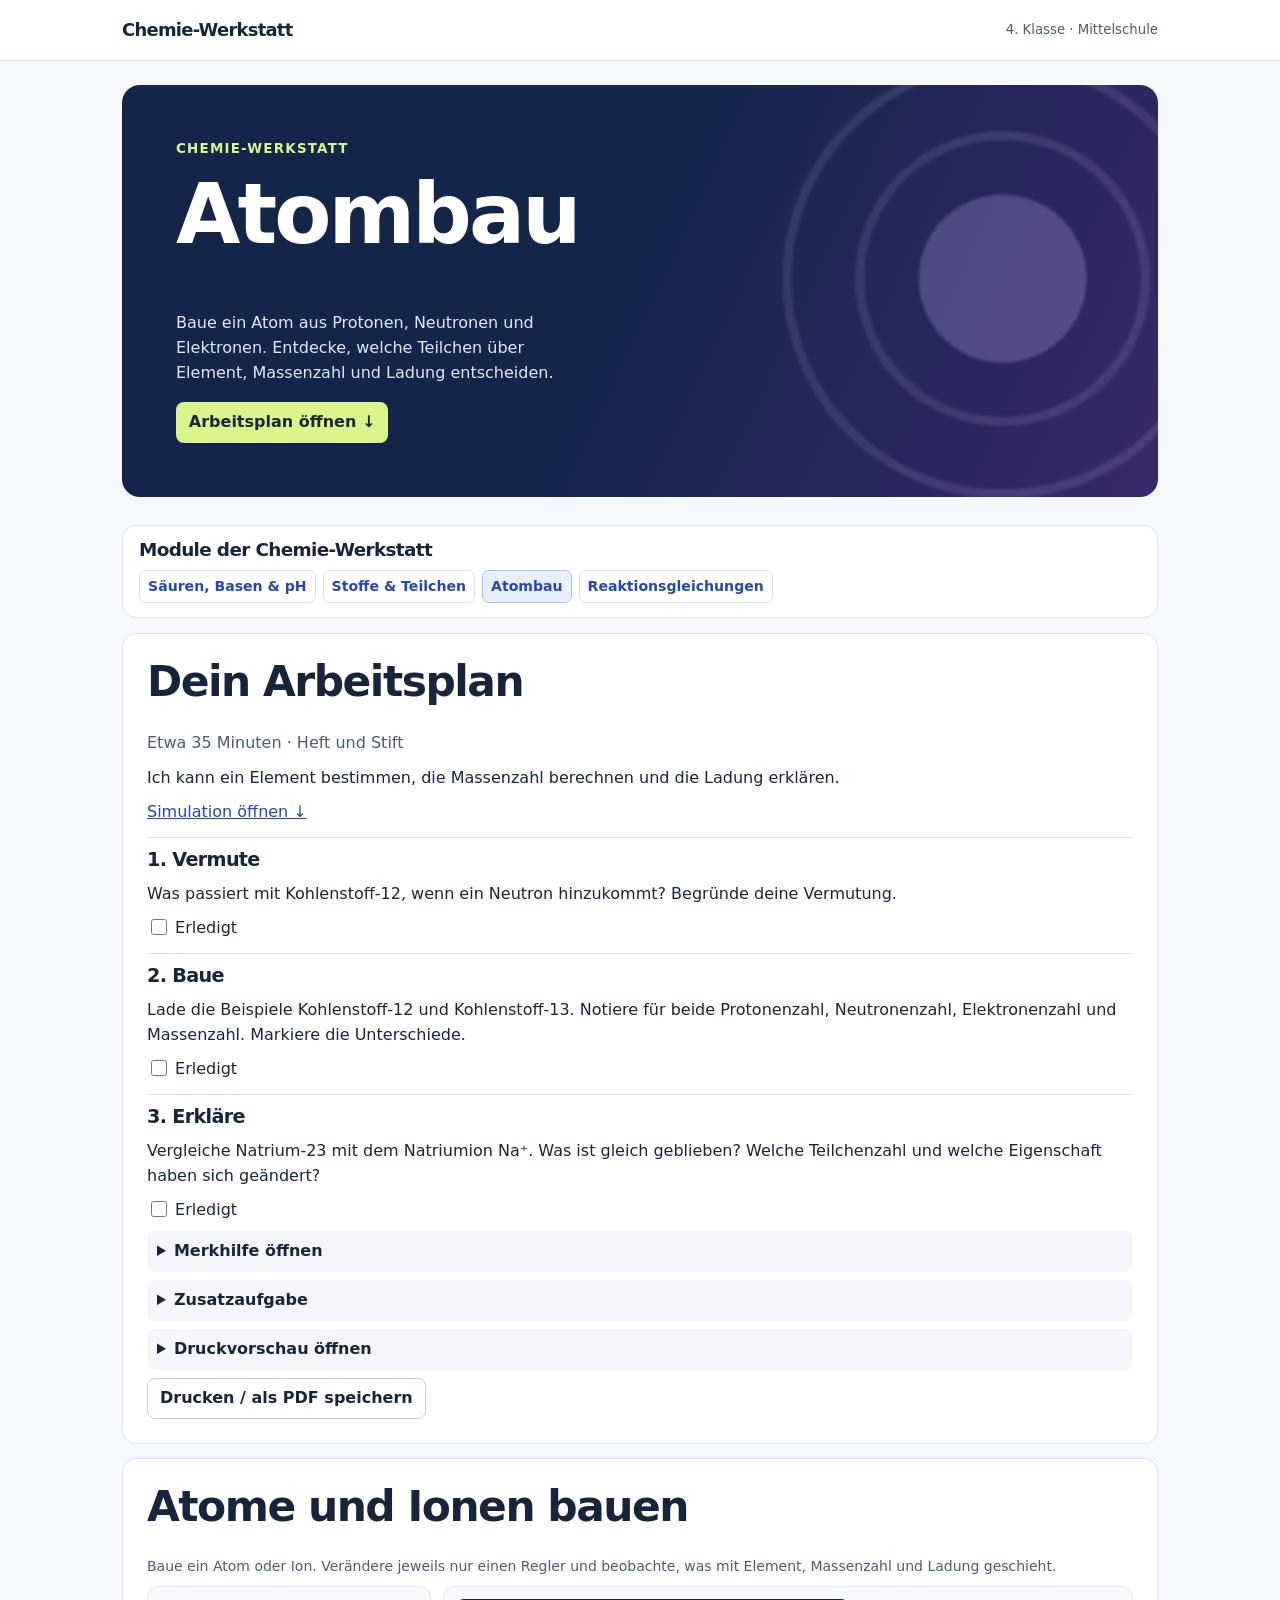
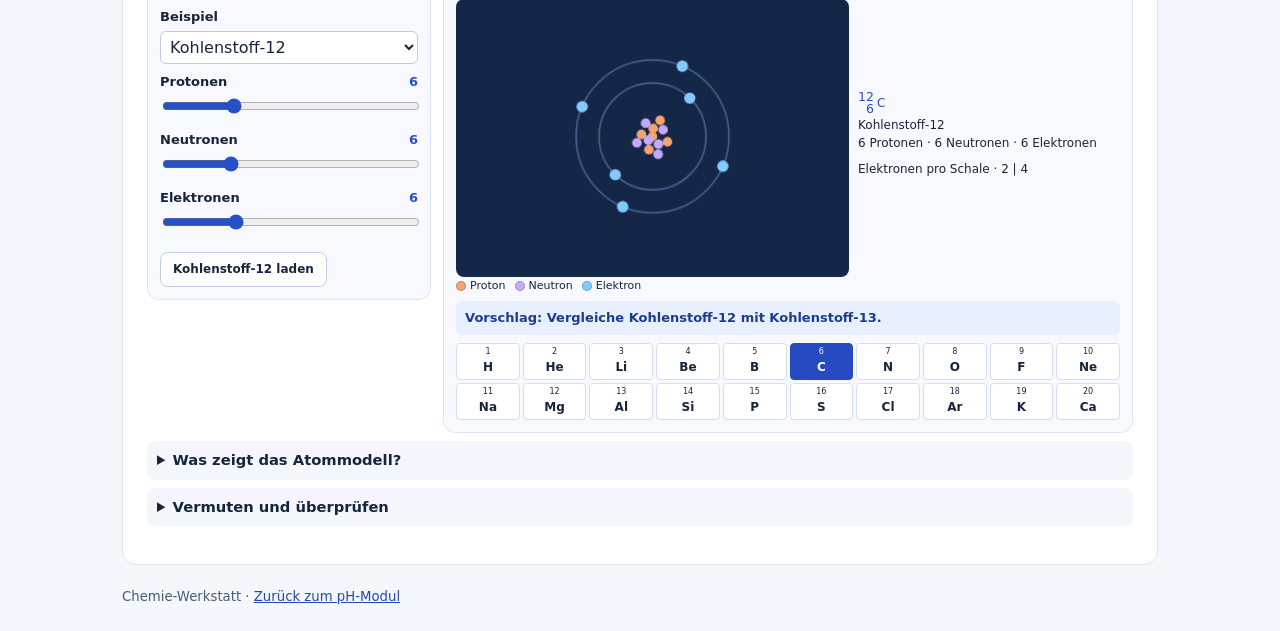
==== atombau/index.html @ 1ec0546b "Drei Chemie-Labore und Druckvorschauen für Arbeitspläne ergänzen" ====
<!doctype html>
<html lang="de-AT"><head><meta charset="utf-8"><meta name="viewport" content="width=device-width, initial-scale=1"><title>Chemie-Werkstatt · Atombau</title><link rel="stylesheet" href="../werkstatt.css"><script defer src="../labor.js"></script></head>
<body><header><div class="top"><span class="brand"><a href="../">Chemie-Werkstatt</a></span><span class="class">4. Klasse · Mittelschule</span></div></header><main>
<section class="hero"><p class="subject">CHEMIE-WERKSTATT</p><h1>Atombau</h1><p>Baue ein Atom aus Protonen, Neutronen und Elektronen. Entdecke, welche Teilchen über Element, Massenzahl und Ladung entscheiden.</p><a href="#arbeitsplan">Arbeitsplan öffnen ↓</a></section>
<nav class="card module-nav" aria-labelledby="module-menu"><h2 id="module-menu">Module der Chemie-Werkstatt</h2><div class="module-links"><a href="../">Säuren, Basen &amp; pH</a><a href="../stoffe-teilchen/">Stoffe &amp; Teilchen</a><a href="../atombau/" aria-current="page">Atombau</a><a href="../reaktionsgleichungen/">Reaktionsgleichungen</a></div></nav>
<section class="card print-target" id="arbeitsplan"><h2>Dein Arbeitsplan</h2><p class="muted">Etwa 35 Minuten · Heft und Stift</p><p>Ich kann ein Element bestimmen, die Massenzahl berechnen und die Ladung erklären.</p><div class="document-controls"><a href="#labor">Simulation öffnen ↓</a></div><section class="task"><h3>1. Vermute</h3><p>Was passiert mit Kohlenstoff-12, wenn ein Neutron hinzukommt? Begründe deine Vermutung.</p><label><input type="checkbox" data-step="1"> Erledigt</label></section><section class="task"><h3>2. Baue</h3><p>Lade die Beispiele Kohlenstoff-12 und Kohlenstoff-13. Notiere für beide Protonenzahl, Neutronenzahl, Elektronenzahl und Massenzahl. Markiere die Unterschiede.</p><label><input type="checkbox" data-step="2"> Erledigt</label></section><section class="task"><h3>3. Erkläre</h3><p>Vergleiche Natrium-23 mit dem Natriumion Na⁺. Was ist gleich geblieben? Welche Teilchenzahl und welche Eigenschaft haben sich geändert?</p><label><input type="checkbox" data-step="3"> Erledigt</label></section><details><summary>Merkhilfe öffnen</summary><p>Die Protonenzahl bestimmt das Element. Protonenzahl plus Neutronenzahl ergibt die Massenzahl. Protonenzahl minus Elektronenzahl ergibt die Ladungszahl.</p></details><details><summary>Zusatzaufgabe</summary><p>Ein Teilchen hat 17 Protonen, 18 Neutronen und 18 Elektronen. Bestimme Element, Massenzahl und Ladung.</p></details>
<details class="paper-preview"><summary>Druckvorschau öffnen</summary><article class="paper"><h3>Atombau</h3><p class="paper-title">Arbeitsplan · Chemie-Werkstatt · 4. Klasse</p><p>Name: ________________________ &nbsp; Datum: _____________</p><p>Ich kann ein Element bestimmen, die Massenzahl berechnen und die Ladung erklären.</p><p><b>Merkhilfe</b> Die Protonenzahl bestimmt das Element. Protonenzahl plus Neutronenzahl ergibt die Massenzahl. Protonenzahl minus Elektronenzahl ergibt die Ladungszahl.</p><p>Modelldaten: Kohlenstoff hat 6 Protonen, Natrium 11 und Chlor 17. C-12 hat 6 Neutronen, C-13 hat 7 Neutronen. Neutrale Atome haben gleich viele Protonen wie Elektronen.</p><section class="paper-step"><h4>1. Vermute</h4><p>Gehe von 6 Protonen, 6 Neutronen und 6 Elektronen aus. Was ändert sich bei 7 Neutronen?</p><span class="line"></span><span class="line"></span></section><section class="paper-step"><h4>2. Baue</h4><p>Erstelle eine Tabelle für neutrales C-12 und neutrales C-13. Trage Protonen, Neutronen, Elektronen und Massenzahl ein. Markiere die Unterschiede.</p><span class="line"></span><span class="line"></span></section><section class="paper-step"><h4>3. Erkläre</h4><p>Natrium-23 hat 11 Protonen und 12 Neutronen. Vergleiche ein Teilchen mit 11 Elektronen und eines mit 10 Elektronen. Bestimme jeweils Ladung, Element und Massenzahl.</p><span class="line"></span><span class="line"></span></section><section class="paper-step"><h4>Zusatzaufgabe</h4><p>Ein Teilchen hat 17 Protonen, 18 Neutronen und 18 Elektronen. Bestimme Element, Massenzahl und Ladung.</p><span class="line"></span></section></article></details><div class="document-controls"><button type="button" data-print-plan>Drucken / als PDF speichern</button></div></section>
<section class="card chem-panel" id="labor"><h2>Atome und Ionen bauen</h2><div data-lab="atom"></div><noscript>Für die Simulation muss JavaScript aktiviert sein. Der Arbeitsplan ist auch auf Papier lösbar.</noscript></section>
</main><footer>Chemie-Werkstatt · <a href="../">Zurück zum pH-Modul</a></footer></body></html>
---- werkstatt.css ----
:root{color-scheme:light;--ink:#18243c;--muted:#4b5b72;--paper:#fff;--back:#f4f7fc;--line:#d9e3f2;--blue:#2446b8;--navy:#152749;--lime:#dbf58d;--purple:#ded5fc}
*{box-sizing:border-box}html{scroll-padding-top:16px}body{margin:0;background:var(--back);color:var(--ink);font:16px/1.55 system-ui,sans-serif}h1,h2,h3,p{margin:0 0 .6em}h1,h2,h3{line-height:1.12;letter-spacing:-.035em}h1{font-size:clamp(2.65rem,7.8vw,5.2rem)}h2{font-size:clamp(1.7rem,4vw,2.65rem)}h3{font-size:1.2rem}a{color:var(--blue)}:focus-visible{outline:3px solid #2450cf;outline-offset:4px}button,input,select{font:inherit}button,select,input[type=range],input[type=checkbox],input[type=radio],summary{cursor:pointer}button{border:1px solid #bfcee6;border-radius:8px;background:#fff;padding:.45rem .75rem;color:var(--ink);font-weight:650}button:hover{background:#edf2ff}button.primary,.hero a{background:var(--lime);color:#192839;border-color:transparent}header{background:#fff;border-bottom:1px solid var(--line)}.top,main,footer{max-width:1080px;margin:auto;padding-inline:22px}.top{min-height:60px;display:flex;align-items:center;justify-content:space-between;gap:10px}.brand{font-size:1.12rem;font-weight:800;letter-spacing:-.04em}.class{font-size:.83rem;color:var(--muted)}main{padding-top:24px}.hero{position:relative;overflow:hidden;isolation:isolate;border-radius:18px;background:linear-gradient(115deg,#13264a 48%,#39286b);color:white;padding:clamp(24px,5vw,54px);margin-bottom:28px}.hero:after{content:"";position:absolute;inset:0;background:radial-gradient(circle at 85% 47%,#cbb9fb3d 0 9%,transparent 9.5% 15%,#ddcff81f 15.5% 16%,transparent 16.5% 23%,#ddcff81f 23.5% 24%,transparent 24.5%);z-index:-1}.hero .subject{color:var(--lime);font-size:.84rem;font-weight:750;letter-spacing:.09em}.hero p{color:#e1eafa;max-width:39ch}.hero a{display:inline-block;text-decoration:none;border-radius:8px;font-weight:750;padding:.5rem .8rem;margin-top:.45rem}.card{border:1px solid var(--line);border-radius:14px;background:var(--paper);padding:clamp(14px,3vw,24px);margin-bottom:14px}.muted{color:var(--muted)}.lab{display:grid;grid-template-columns:minmax(250px,.8fr) minmax(280px,1.2fr);gap:12px;margin:14px 0}.controls,.readout{border:1px solid var(--line);background:#f7f9fe;border-radius:10px;padding:12px;min-width:0}.control+.control{border-top:1px solid var(--line);margin-top:9px;padding-top:9px}.control label{display:block;font-size:.88rem;margin:5px 0}.control output{float:right;font-weight:800;color:var(--blue)}.control input,.control select{width:100%;accent-color:var(--blue)}.control select{border:1px solid #b7c7e1;border-radius:6px;padding:.34rem;background:white;color:var(--ink)}.control input[type=range]{margin:0}.control strong{font-size:1.02rem}.readout .probes{display:grid;grid-template-columns:1fr 1fr;gap:8px}.probe{background:#fff;border:1px solid var(--line);border-radius:8px;padding:8px}.probe b{font-size:.85rem}.swatch{height:54px;border-radius:6px;border:1px solid #141f3340;margin:5px 0}.scale{position:relative;padding:21px 0;margin:2px 8px}.spectrum{height:11px;border-radius:6px;background:linear-gradient(90deg,#c33269,#bc4d8e,#795bb0,#32877e,#baad58)}.marker{position:absolute;transform:translateX(-50%);background:#fff;border:1px solid #526786;border-radius:4px;width:17px;text-align:center;font-size:.72rem;font-weight:800;line-height:16px}.marker.a{top:2px}.marker.b{bottom:2px}.scale-labels{display:flex;justify-content:space-between;font-size:.75rem;color:var(--muted)}.comparison,.feedback:not(:empty){background:#e8efff;color:#1e3d88;border-radius:8px;padding:8px;font-weight:700;margin:.8rem 0 0}.feedback[data-correct=true]{background:#e0f5e9;color:#1d614b}details{background:#f4f6fb;border-radius:8px;padding:8px 10px;margin-top:8px}summary{font-weight:700}details p{margin:.4rem 0 0}ol,ul{padding-left:1.4em}li{margin:5px 0}.task{padding-top:11px;margin-top:12px;border-top:1px solid var(--line)}.task label,fieldset label{display:block}input[type=checkbox],input[type=radio]{accent-color:var(--blue);width:1rem;height:1rem;vertical-align:-.12rem}fieldset{border:0;margin:.7rem 0;padding:0}legend{font-weight:750}footer{color:var(--muted);font-size:.83rem;padding-block:8px 23px}.no-print{margin-top:.6em}.print-only{display:none}
@media(max-width:640px){.top,main,footer{padding-inline:12px}.lab{grid-template-columns:1fr}.hero{margin-bottom:14px}}
@media print{body,header{background:#fff}header,.hero,#labor,#selbstcheck,footer,.no-print,details{display:none!important}main{padding:0}.card{border:0;padding:0}.print-only{display:block}.task{break-inside:avoid}.task h3{font-size:14pt}a{color:#111}}

.module-nav{margin:0 0 15px;padding:14px 16px}.module-nav h2{font-size:1.15rem;margin-bottom:9px}.module-links{display:flex;flex-wrap:wrap;gap:7px}.module-links a{border:1px solid var(--line);border-radius:7px;padding:5px 8px;text-decoration:none;font-weight:650;font-size:.88rem}.module-links a[aria-current=page]{background:#e8efff;border-color:#aac0ef}.brand a{text-decoration:none;color:inherit}.paper-preview summary{cursor:pointer}.paper{background:#fff;color:#17243b;border:1px solid #d9e3f2;border-radius:8px;padding:18px;margin-top:9px}.paper h3{font-size:1.35rem}.paper .paper-step{margin:12px 0}.paper .line{display:block;border-bottom:1px solid #b4bece;height:20px}.paper-title{font-weight:700}.document-controls{display:flex;flex-wrap:wrap;gap:8px;margin-top:8px}.lab .lab{display:block}.chem-panel .lab{display:block}.lab-controls .secondary{margin-top:4px}.chem-panel .model-note,.chem-panel .lab-task{font-size:.92rem}.chem-panel .lab-task .secondary{margin-bottom:4px}.chem-panel canvas{max-width:100%}
@media print{main>*:not(.print-target){display:none!important}.print-target>:not(.paper-preview){display:none!important}.print-target>.paper-preview{display:block!important;margin:0;padding:0;background:none}.paper-preview summary{display:none}.paper{display:block!important;border:0;margin:0;padding:0}.paper-step{break-inside:avoid}}

.lab{--lab-line:#dce5f4;--lab-blue:#274fc8;--lab-muted:#455d7d}.lab-intro{color:var(--muted);font-size:14px}.lab-grid{display:grid;grid-template-columns:minmax(185px,.7fr) minmax(0,1.7fr);gap:12px;align-items:start}.lab-controls,.lab-visual{border:1px solid var(--lab-line);border-radius:12px;background:#f7f9fe;padding:12px;min-width:0}.lab-controls label{display:flex;justify-content:space-between;gap:4px;margin:8px 0 4px;font-size:13px;font-weight:700}.lab-controls output{color:var(--lab-blue);white-space:nowrap}.lab-controls select,.lab-controls input[type=range]{width:100%;min-width:0;accent-color:var(--lab-blue)}.lab-controls select{padding:5px;border:1px solid #becce4;border-radius:6px;background:white;color:var(--ink)}.lab-actions{display:flex;flex-wrap:wrap;gap:5px;margin-top:10px}.lab-actions button{font-size:12px}.lab-stat{padding:7px 9px;border-radius:7px;background:#e8efff;color:#1d3c8d;font-weight:700;font-size:13px;overflow-wrap:anywhere}.lab-stat[data-result=yes],.lab-feedback[data-result=yes]{color:#155a47;background:#dff4ea}.lab-visual canvas{display:block;width:100%;height:auto;border-radius:8px}.water-grid{display:grid;gap:8px;margin-top:8px}.water-grid figure{margin:0}.water-grid figcaption{font-size:11px;color:var(--lab-muted);padding:3px 0}.water-grid #water-particles,.atom-display canvas{background:#152747}.water-grid #heating-curve{background:#fff;border:1px solid var(--lab-line)}.lab-task fieldset{border:0;margin:7px 0;padding:0;min-width:0}.lab-task legend{font-weight:700}.lab-task label{display:block;margin:4px 0;font-size:14px}.lab-task input{accent-color:var(--lab-blue)}.lab-feedback:not(:empty){padding:6px 8px;border-radius:6px;background:#e8efff}.lab-feedback[data-result=yes]:not(:empty){background:#dff4ea}.model-note p{font-size:13px;color:var(--lab-muted)}
.probe-control+ .probe-control{margin-top:9px;padding-top:8px;border-top:1px solid var(--lab-line)}.ph-probes,.eq-model{display:grid;grid-template-columns:repeat(2,minmax(0,1fr));gap:8px}.ph-probe,.eq-model section{border:1px solid var(--lab-line);border-radius:8px;background:#fff;padding:7px;min-width:0}.ph-probe h4,.eq-model h4{font-size:14px;margin:0 0 5px}.ph-probe b{font-size:12px}.probe-color{height:45px;border-radius:5px;box-shadow:inset 0 0 0 1px #192d4940}.ph-scale{position:relative;padding:21px 0;margin:0 7px}.ph-spectrum{height:13px;border-radius:7px;background:linear-gradient(90deg,#c33269,#bc4d8e,#795bb0,#32877e,#baad58)}.ph-marker{position:absolute;transform:translateX(-50%);border:1px solid #304565;background:#fff;border-radius:4px;width:16px;text-align:center;font-size:10px;font-weight:700;line-height:15px}.ph-marker#marker-a{top:2px}.ph-marker#marker-b{bottom:2px}.ph-scale-labels{display:flex;justify-content:space-between;gap:4px;font-size:11px;color:var(--lab-muted)}.eq-model{margin:8px 0}.eq-term{font-size:12px;margin:4px 0 8px}.eq-groups{display:flex;flex-wrap:wrap;gap:3px}.eq-group{display:inline-flex;flex-wrap:wrap;align-items:center;gap:1px;padding:2px;border:1px solid #dce5f4;border-radius:5px}.atom-dot{display:inline-grid;place-items:center;min-width:17px;height:17px;border-radius:50%;font-size:9px;font-weight:700;background:#dfecff;color:#14376a}.atom-dot.el-O{background:#ffd3ce;color:#862921}.atom-dot.el-C{background:#dae0e8;color:#25344e}.atom-dot.el-Fe{background:#ffe1b4;color:#734214}.atom-dot.el-Mg{background:#d9efda;color:#2d5d33}.eq-table{width:100%;border-collapse:collapse;font-size:12px;text-align:left}.eq-table th,.eq-table td{padding:4px;border-bottom:1px solid var(--lab-line)}.eq-table .balanced{color:#176049}.eq-table .unbalanced{color:#8e3f24}.atom-display{display:grid;grid-template-columns:minmax(0,1.5fr) minmax(110px,1fr);gap:9px;align-items:center}.nucleus-info{font-size:12px}.isotope-symbol{display:flex;align-items:center;justify-content:flex-start;color:var(--lab-blue);gap:3px}.isotope-symbol b{font:700 40px/1 var(--display)}.nuclide-left{display:grid;text-align:right;font-size:15px;line-height:1}.nuclide-charge{align-self:flex-start;font-size:14px}.atom-legend{display:flex;flex-wrap:wrap;gap:9px;font-size:11px}.atom-legend span{display:flex;align-items:center;gap:4px}.dot{width:10px;height:10px;border-radius:50%;border:1px solid #1b315c44;display:inline-block}.dot.proton{background:#f4a471}.dot.neutron{background:#c4aaff}.dot.electron{background:#82caff}.element-strip{display:grid;grid-template-columns:repeat(10,minmax(0,1fr));gap:3px}.element-strip button{min-width:0;border:1px solid #d5def0;border-radius:4px;background:#fff;color:var(--ink);padding:2px 0;font-size:12px;font-weight:700}.element-strip small{display:block;font-size:8px;font-weight:400}.element-strip button[aria-pressed=true]{background:#264ac2;color:white;border-color:#264ac2}
@media(min-width:760px){.water-grid{grid-template-columns:repeat(2,minmax(0,1fr));align-items:start}}
@media(max-width:560px){.lab-grid{grid-template-columns:1fr}.water-grid{grid-template-columns:repeat(2,minmax(0,1fr))}.lab-controls,.lab-visual{padding:8px}}
@media(max-width:390px){.water-grid{grid-template-columns:1fr}.eq-table th,.eq-table td{padding:3px}}
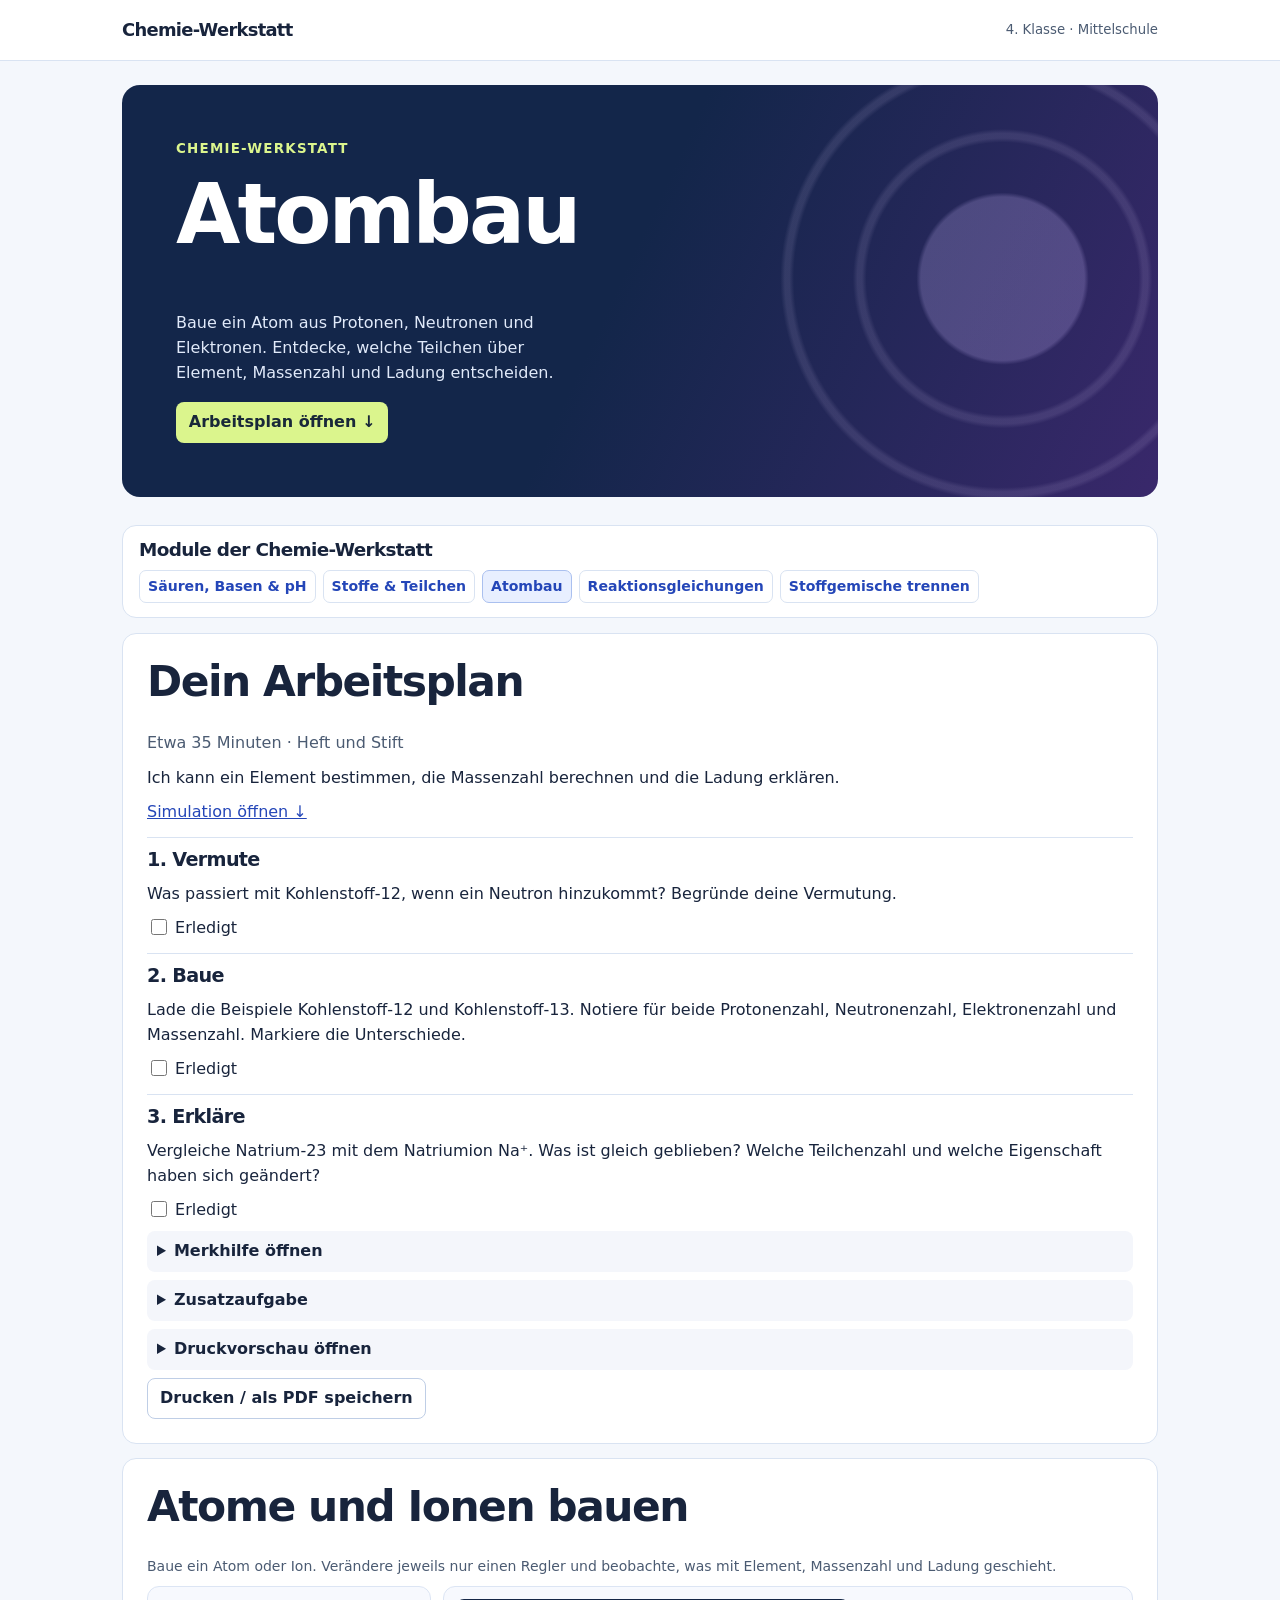
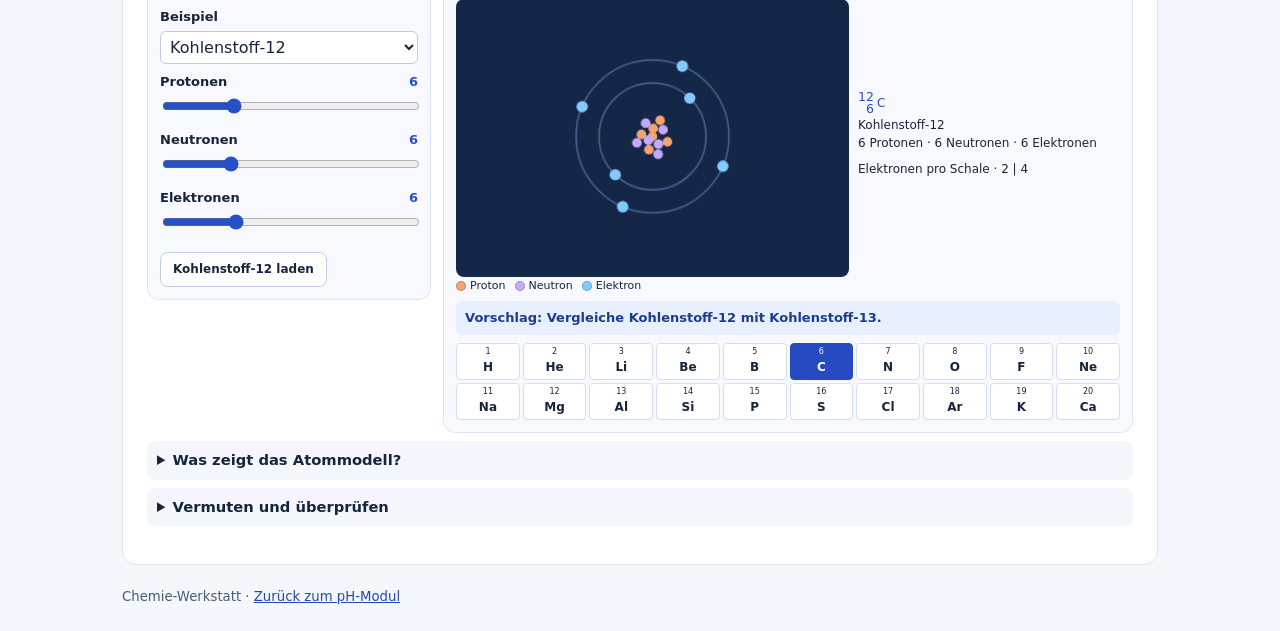
==== commit c64d2231: "Bildgestütztes Trennlabor und druckbares Versuchsprotokoll ergänzen" ====
--- a/atombau/index.html
+++ b/atombau/index.html
@@ -2,7 +2,7 @@
 <html lang="de-AT"><head><meta charset="utf-8"><meta name="viewport" content="width=device-width, initial-scale=1"><title>Chemie-Werkstatt · Atombau</title><link rel="stylesheet" href="../werkstatt.css"><script defer src="../labor.js"></script></head>
 <body><header><div class="top"><span class="brand"><a href="../">Chemie-Werkstatt</a></span><span class="class">4. Klasse · Mittelschule</span></div></header><main>
 <section class="hero"><p class="subject">CHEMIE-WERKSTATT</p><h1>Atombau</h1><p>Baue ein Atom aus Protonen, Neutronen und Elektronen. Entdecke, welche Teilchen über Element, Massenzahl und Ladung entscheiden.</p><a href="#arbeitsplan">Arbeitsplan öffnen ↓</a></section>
-<nav class="card module-nav" aria-labelledby="module-menu"><h2 id="module-menu">Module der Chemie-Werkstatt</h2><div class="module-links"><a href="../">Säuren, Basen &amp; pH</a><a href="../stoffe-teilchen/">Stoffe &amp; Teilchen</a><a href="../atombau/" aria-current="page">Atombau</a><a href="../reaktionsgleichungen/">Reaktionsgleichungen</a></div></nav>
+<nav class="card module-nav" aria-labelledby="module-menu"><h2 id="module-menu">Module der Chemie-Werkstatt</h2><div class="module-links"><a href="../">Säuren, Basen &amp; pH</a><a href="../stoffe-teilchen/">Stoffe &amp; Teilchen</a><a href="../atombau/" aria-current="page">Atombau</a><a href="../reaktionsgleichungen/">Reaktionsgleichungen</a><a href="../trennlabor/">Stoffgemische trennen</a></div></nav>
 <section class="card print-target" id="arbeitsplan"><h2>Dein Arbeitsplan</h2><p class="muted">Etwa 35 Minuten · Heft und Stift</p><p>Ich kann ein Element bestimmen, die Massenzahl berechnen und die Ladung erklären.</p><div class="document-controls"><a href="#labor">Simulation öffnen ↓</a></div><section class="task"><h3>1. Vermute</h3><p>Was passiert mit Kohlenstoff-12, wenn ein Neutron hinzukommt? Begründe deine Vermutung.</p><label><input type="checkbox" data-step="1"> Erledigt</label></section><section class="task"><h3>2. Baue</h3><p>Lade die Beispiele Kohlenstoff-12 und Kohlenstoff-13. Notiere für beide Protonenzahl, Neutronenzahl, Elektronenzahl und Massenzahl. Markiere die Unterschiede.</p><label><input type="checkbox" data-step="2"> Erledigt</label></section><section class="task"><h3>3. Erkläre</h3><p>Vergleiche Natrium-23 mit dem Natriumion Na⁺. Was ist gleich geblieben? Welche Teilchenzahl und welche Eigenschaft haben sich geändert?</p><label><input type="checkbox" data-step="3"> Erledigt</label></section><details><summary>Merkhilfe öffnen</summary><p>Die Protonenzahl bestimmt das Element. Protonenzahl plus Neutronenzahl ergibt die Massenzahl. Protonenzahl minus Elektronenzahl ergibt die Ladungszahl.</p></details><details><summary>Zusatzaufgabe</summary><p>Ein Teilchen hat 17 Protonen, 18 Neutronen und 18 Elektronen. Bestimme Element, Massenzahl und Ladung.</p></details>
 <details class="paper-preview"><summary>Druckvorschau öffnen</summary><article class="paper"><h3>Atombau</h3><p class="paper-title">Arbeitsplan · Chemie-Werkstatt · 4. Klasse</p><p>Name: ________________________ &nbsp; Datum: _____________</p><p>Ich kann ein Element bestimmen, die Massenzahl berechnen und die Ladung erklären.</p><p><b>Merkhilfe</b> Die Protonenzahl bestimmt das Element. Protonenzahl plus Neutronenzahl ergibt die Massenzahl. Protonenzahl minus Elektronenzahl ergibt die Ladungszahl.</p><p>Modelldaten: Kohlenstoff hat 6 Protonen, Natrium 11 und Chlor 17. C-12 hat 6 Neutronen, C-13 hat 7 Neutronen. Neutrale Atome haben gleich viele Protonen wie Elektronen.</p><section class="paper-step"><h4>1. Vermute</h4><p>Gehe von 6 Protonen, 6 Neutronen und 6 Elektronen aus. Was ändert sich bei 7 Neutronen?</p><span class="line"></span><span class="line"></span></section><section class="paper-step"><h4>2. Baue</h4><p>Erstelle eine Tabelle für neutrales C-12 und neutrales C-13. Trage Protonen, Neutronen, Elektronen und Massenzahl ein. Markiere die Unterschiede.</p><span class="line"></span><span class="line"></span></section><section class="paper-step"><h4>3. Erkläre</h4><p>Natrium-23 hat 11 Protonen und 12 Neutronen. Vergleiche ein Teilchen mit 11 Elektronen und eines mit 10 Elektronen. Bestimme jeweils Ladung, Element und Massenzahl.</p><span class="line"></span><span class="line"></span></section><section class="paper-step"><h4>Zusatzaufgabe</h4><p>Ein Teilchen hat 17 Protonen, 18 Neutronen und 18 Elektronen. Bestimme Element, Massenzahl und Ladung.</p><span class="line"></span></section></article></details><div class="document-controls"><button type="button" data-print-plan>Drucken / als PDF speichern</button></div></section>
 <section class="card chem-panel" id="labor"><h2>Atome und Ionen bauen</h2><div data-lab="atom"></div><noscript>Für die Simulation muss JavaScript aktiviert sein. Der Arbeitsplan ist auch auf Papier lösbar.</noscript></section>
